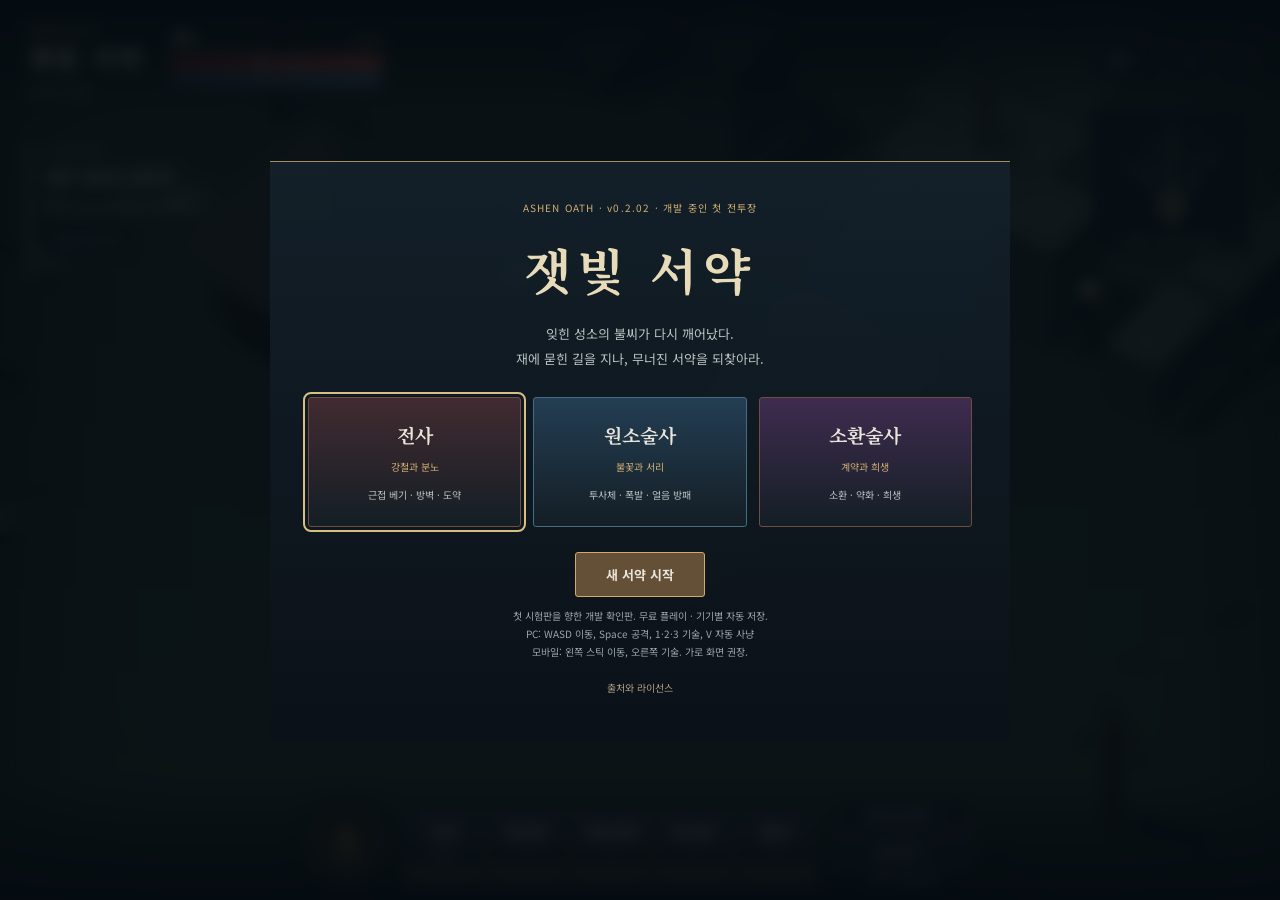
==== index.html @ 2b495f79 "Deploy verified v0.2.02 warrior passive choices Updated the start screen and panel overlay for versi" ====
<!doctype html>
<html lang="ko"><head><meta charset="utf-8"><meta name="viewport" content="width=device-width,initial-scale=1,maximum-scale=1,user-scalable=no,viewport-fit=cover"><meta name="theme-color" content="#0b1115"><title>잿빛 서약 · Ashen Oath</title><link rel="stylesheet" href="./2-style.css"><script type="importmap">{"imports":{"three":"https://cdn.jsdelivr.net/npm/three@0.181.2/build/three.module.js","three/addons/":"https://cdn.jsdelivr.net/npm/three@0.181.2/examples/jsm/"}}</script></head><body><canvas id="world" aria-label="잿빛 서약 게임 화면"></canvas><div id="vignette"></div>
<header><div class="brand"><small>ASHEN OATH</small><b>잿빛 서약</b><span id="area">순례자의 쉼터</span></div><div id="heroStats"><div><b id="classLabel">전사</b><span id="level">Lv.1</span></div><div class="bar hp"><i id="hpFill"></i><span id="hpText">100 / 100</span></div><div class="bar mana"><i id="mpFill"></i><span id="mpText">50 / 50</span></div><div class="xp"><i id="xpFill"></i></div></div><div class="topactions"><button id="gearButton">장비 <kbd>I</kbd></button><button id="pauseButton">Ⅱ</button><button id="helpButton">?</button></div></header>
<aside id="quest"><small>첫 번째 서약</small><b id="questTitle">재의 성문을 열어라</b><span id="questText">폐허의 망령 6마리를 처치하세요.</span><button id="questTrack">목표로 자동 이동</button></aside><div id="mapBox"><canvas id="minimap" width="160" height="126"></canvas><small>북쪽 · 성소의 파수꾼</small></div>
<div id="bossHud" hidden><small>재에 잠긴 성소</small><b>무너진 서약의 파수꾼</b><div class="bar"><i id="bossFill"></i></div></div><div id="toast" role="status"></div><div id="combatText"></div><div id="banner" hidden></div>
<footer><div class="orb"><b id="gold">0</b><small>보유 골드</small></div><div class="skillTray"><button data-skill="0"><strong id="skill0">가르기</strong><kbd>Space</kbd><em></em></button><button data-skill="1"><strong id="skill1">회전 베기</strong><kbd>1</kbd><em></em></button><button data-skill="2"><strong id="skill2">서약의 방벽</strong><kbd>2</kbd><em></em></button><button data-skill="3"><strong id="skill3">도약 강타</strong><kbd>3</kbd><em></em></button><button id="potionButton"><strong>물약 <span id="potions">5</span></strong><kbd>Q</kbd></button></div><div class="autoTray"><button id="autoButton">자동 사냥 꺼짐 <kbd>V</kbd></button><button id="townButton">쉼터 귀환 <kbd>T</kbd></button><small id="stateLabel">수동 · WASD 이동</small></div></footer><div id="joystick"><div></div><span>이동</span></div><button id="lootButton" hidden>전리품 줍기</button>
<div id="loading"><small>ASHEN OATH</small><h1>잿빛 서약</h1><p id="loadText">갑옷을 손질하는 중…</p></div>
<div class="overlay" id="startScreen" hidden><section class="startCard"><small>ASHEN OATH · v0.2.02 · 개발 중인 첫 전투장</small><h1>잿빛 서약</h1><p>잊힌 성소의 불씨가 다시 깨어났다.<br>재에 묻힌 길을 지나, 무너진 서약을 되찾아라.</p><div class="classCards"><button data-class="warrior" class="selected"><b>전사</b><span>강철과 분노</span><p>근접 베기 · 방벽 · 도약</p></button><button data-class="mage"><b>원소술사</b><span>불꽃과 서리</span><p>투사체 · 폭발 · 얼음 방패</p></button><button data-class="summoner"><b>소환술사</b><span>계약과 희생</span><p>소환 · 약화 · 희생</p></button></div><button class="primary" id="startButton">새 서약 시작</button><button id="continueButton" hidden>이전 서약 이어하기</button><p class="fine">첫 시험판을 향한 개발 확인판. 무료 플레이 · 기기별 자동 저장.<br>PC: WASD 이동, Space 공격, 1·2·3 기술, V 자동 사냥<br>모바일: 왼쪽 스틱 이동, 오른쪽 기술. 가로 화면 권장.</p><button id="creditsButton" class="textButton">출처와 라이선스</button></section></div>
<div class="overlay" id="panelOverlay" hidden><section class="panel"><button class="close" id="closePanel">닫기 ×</button><h2 id="panelTitle"></h2><div id="panelContent"></div></section></div><input type="file" id="importFile" accept="application/json" hidden><script type="module" src="./2-ao-game-v0202.js?v=0.2.02-warrior-passives"></script></body></html>
---- 2-style.css ----
@import url('https://fonts.googleapis.com/css2?family=Noto+Sans+KR:wght@400;500;600;700&family=Noto+Serif+KR:wght@500;700&display=swap');
:root{color-scheme:dark;--gold:#d0af73;--ink:#e8e4da;--line:#544b3b;--panel:rgba(12,20,25,.96);font-family:'Noto Sans KR',sans-serif;font-size:13px;color:var(--ink)}*{box-sizing:border-box}body{margin:0;overflow:hidden;background:#0c1218;touch-action:none}button{font:inherit;color:inherit;background:#182128;border:1px solid var(--line);border-radius:3px;padding:9px 13px;cursor:pointer;transition:background .15s}button:hover{background:#303a3d;border-color:var(--gold)}button:disabled{opacity:.35;cursor:not-allowed}button:focus-visible{outline:2px solid #eee3b0;outline-offset:2px}[hidden]{display:none!important}kbd{font:10px monospace;color:#bdbab1;opacity:.7;margin-left:5px}small{color:var(--gold);letter-spacing:.12em;font-size:10px}#world{position:fixed;inset:0;width:100%;height:100%}#vignette{position:fixed;inset:0;pointer-events:none;box-shadow:inset 0 0 160px #0008}header{position:fixed;top:0;left:0;right:0;display:flex;gap:28px;align-items:center;padding:22px 28px;background:linear-gradient(#071016eF,#07101600);pointer-events:none}.brand{display:flex;flex-direction:column;gap:3px}.brand b{font:700 24px 'Noto Serif KR',serif;letter-spacing:.14em}.brand>span{font-size:11px;color:#aaa89b;margin-top:5px}#heroStats{width:210px}#heroStats>div:first-child{display:flex;justify-content:space-between;margin-bottom:8px}#level{color:var(--gold)}.bar{height:15px;position:relative;background:#10171b;border:1px solid #74603f;overflow:hidden;margin-bottom:5px}.bar i{position:absolute;inset:0;background:linear-gradient(90deg,#601d2a,#c44748);transform-origin:left;width:100%}.bar span{position:absolute;inset:0;text-align:center;font:9px/13px monospace;text-shadow:0 1px 2px #000}.mana{height:10px}.mana i{background:linear-gradient(90deg,#183c66,#4684b6)}.mana span{line-height:9px;font-size:8px}.xp{height:3px;background:#20262a}.xp i{height:100%;display:block;background:var(--gold);width:0}.topactions{margin-left:auto;display:flex;gap:8px;pointer-events:auto}.topactions button{background:#0a141dcc}#quest{position:fixed;top:143px;left:28px;width:225px;display:flex;flex-direction:column;gap:8px;padding-left:14px;border-left:2px solid #bc995d}#quest b{font:700 16px 'Noto Serif KR'}#quest>span{color:#c1c4bc;font-size:11px;line-height:1.8}#quest button{align-self:start;font-size:10px;background:#0a141db0;padding:7px 9px}#mapBox{position:fixed;right:28px;top:108px;width:160px;padding:3px;background:#111b22bb;border:1px solid #4d5145}#mapBox small{display:block;text-align:center;font-size:9px;padding:3px 0}#minimap{display:block;width:100%;opacity:.85}#bossHud{position:fixed;top:30px;left:50%;transform:translateX(-50%);text-align:center;width:310px}#bossHud b{font:16px 'Noto Serif KR';display:block;margin:6px}#bossHud .bar{height:10px}.orb{width:78px;height:78px;border:1px solid #a58b54;border-radius:50%;display:flex;justify-content:center;align-items:center;flex-direction:column;background:radial-gradient(#3d301b,#121a21 70%);box-shadow:0 0 20px #000}.orb b{color:#e0bf7d;font-size:18px}.orb small{font-size:8px;letter-spacing:0}footer{position:fixed;bottom:0;left:0;right:0;display:flex;align-items:center;justify-content:center;gap:20px;padding:20px 22px 15px;background:linear-gradient(transparent,#070e16e8);pointer-events:none}.skillTray{display:flex;gap:6px;pointer-events:auto}.skillTray button{position:relative;overflow:hidden;display:flex;flex-direction:column;align-items:center;justify-content:center;width:77px;height:68px;border-bottom:3px solid #b79758;background:linear-gradient(#293039,#10171e);padding:4px}.skillTray strong{font-size:11px;z-index:1}.skillTray kbd{margin:7px 0 0}.skillTray em{position:absolute;bottom:0;left:0;width:100%;height:0;background:#04090bd0;pointer-events:none}.autoTray{display:flex;flex-direction:column;gap:4px;pointer-events:auto}.autoTray button{padding:8px 12px;font-size:10px;min-width:137px}.autoTray small{font-size:9px;letter-spacing:0;text-align:center;color:#b5bbb8}.active{background:#42665b!important;border-color:#b0d4a9!important}#joystick{display:none;position:fixed;bottom:25px;left:30px;width:94px;height:94px;border-radius:50%;border:1px solid #d5c08a55;background:#0b151a66;touch-action:none}#joystick div{position:absolute;width:42px;height:42px;left:25px;top:25px;background:#b8c6c555;border:1px solid #d7d1b077;border-radius:50%;pointer-events:none}#joystick span{position:absolute;width:100%;text-align:center;top:100%;font-size:8px;color:#b2b2a5}#toast{position:fixed;left:50%;bottom:135px;transform:translateX(-50%);padding:10px 20px;background:#091217df;border-top:1px solid #b79c67;color:#ead7ae;max-width:80vw;opacity:0;transition:opacity .2s;pointer-events:none;text-align:center;font-size:12px}#toast.show{opacity:1}#lootButton{position:fixed;right:35%;bottom:135px;background:#3e4021}#combatText{position:fixed;inset:0;pointer-events:none}.float{position:absolute;font:bold 18px Georgia,serif;text-shadow:0 2px 3px #000;animation:float 1s forwards}.float.damage{color:#ffaba0}.float.heal{color:#93dfab}.float.gold{color:#f1d188}@keyframes float{from{opacity:1;translate:-50% 0}to{opacity:0;translate:-50% -65px}}.overlay,#loading{position:fixed;inset:0;background:rgba(5,11,17,.82);backdrop-filter:blur(8px);display:flex;align-items:center;justify-content:center;padding:20px;overflow:auto}.startCard{text-align:center;max-width:740px;width:100%;padding:35px 38px;border-top:1px solid #a68c5e;background:linear-gradient(#14212bea,#0b1118fa)}h1{font:700 49px 'Noto Serif KR',serif;color:#e8dbba;letter-spacing:.12em;margin:18px 0}h2{font:700 25px 'Noto Serif KR';margin:10px 0 24px;color:#e1cca3}p{line-height:1.9;color:#b9c1c0}.classCards{display:grid;grid-template-columns:repeat(3,1fr);gap:12px;margin:25px 0}.classCards button{padding:23px 10px 12px;background:linear-gradient(#412b31,#141e25);border-color:#6f4d44}.classCards button:nth-child(2){background:linear-gradient(#233e53,#141e25);border-color:#446d83}.classCards button:nth-child(3){background:linear-gradient(#3f2c4f,#141e25)}.classCards .selected{outline:2px solid #d7bf83;outline-offset:3px}.classCards b{display:block;font:700 19px 'Noto Serif KR';margin-bottom:8px}.classCards span{font-size:10px;color:var(--gold)}.classCards p{font-size:10px}.primary{background:#635036;border-color:#d0ac67;font-weight:bold;padding:12px 30px}.fine{font-size:10px;color:#9aa6ac;line-height:1.8}.textButton{border:none;background:transparent;font-size:10px;color:#ad9f86}#loading{flex-direction:column;z-index:50;background:#0b1218}#loading h1{font-size:43px}#loading p{font-size:12px}.panel{width:min(760px,100%);max-height:90dvh;overflow:auto;background:var(--panel);padding:30px;border-top:2px solid #b79d6c;box-shadow:0 15px 90px #000}.panel .close{float:right;font-size:11px}.panel h3{font-size:14px;color:var(--gold);margin-top:25px}.statsGrid{display:grid;grid-template-columns:repeat(3,1fr);gap:8px}.stat{padding:12px;background:#202a2f}.stat b{display:block;color:#dbc493;margin-top:4px}.inventory{display:grid;grid-template-columns:repeat(4,1fr);gap:8px}.item{padding:12px;text-align:left;min-height:95px;display:flex;flex-direction:column;gap:6px;background:#17232b}.item b{font-size:12px}.item span{font-size:10px;color:#adb6b4}.item.magic{border-color:#4779b0;color:#9ec8ef}.item.rare{border-color:#b49751;color:#e4cd80}.item.unique{border-color:#b77e3f;color:#e4b17b}.toolbar{display:flex;gap:8px;flex-wrap:wrap;margin:15px 0}.toolbar button{font-size:11px}.equipment{display:grid;grid-template-columns:repeat(3,1fr);gap:6px;margin-bottom:15px}.equipSlot{padding:10px;background:#111c24;border:1px solid #454737;font-size:10px}.equipSlot b{display:block;color:#cdb88e;margin-top:5px}.notice{font-size:11px;padding:10px;border-left:2px solid #bd9e62;background:#26302f}#banner{position:fixed;top:38%;left:50%;transform:translate(-50%,-50%);font:28px 'Noto Serif KR';color:#ead7a5;text-align:center;text-shadow:0 2px 10px #000;pointer-events:none}a{color:#e2c993}#panelContent li{line-height:1.9;margin:7px 0;font-size:12px}
@media(pointer:coarse){#joystick{display:block}.orb{display:none}.skillTray button{width:60px;height:55px}.skillTray kbd{display:none}footer{justify-content:flex-end;padding-left:145px;gap:10px}.autoTray{min-width:110px}.autoTray button{min-width:unset;padding:7px}.skillTray strong{font-size:10px}#lootButton{right:25%;bottom:100px}}@media(max-width:700px){header{padding:12px;gap:15px}.brand b{font-size:17px}.brand small{font-size:8px}.brand>span{font-size:9px}#heroStats{width:145px}.topactions{gap:3px}.topactions button{padding:6px;font-size:10px}.topactions kbd{display:none}#quest{top:110px;left:14px;width:170px;gap:5px}#quest b{font-size:13px}#quest>span{font-size:10px}#mapBox{right:12px;top:98px;width:112px}#bossHud{top:200px;width:240px}#bossHud b{font-size:13px}footer{gap:6px}.skillTray{gap:3px}.skillTray button{width:49px;height:56px;padding:3px}.skillTray strong{font-size:9px}.autoTray button{font-size:9px;padding:5px;min-width:95px}.autoTray small{font-size:8px}#joystick{left:15px;width:84px;height:84px;bottom:30px}#joystick div{left:20px;top:20px}.startCard{padding:22px 15px}.startCard h1{font-size:36px}.classCards{gap:7px}.classCards b{font-size:15px}.classCards button{padding:16px 5px 5px}.classCards p{font-size:8px}.classCards span{font-size:8px}.fine{font-size:9px}.panel{padding:20px}.inventory{grid-template-columns:repeat(3,1fr)}.statsGrid{grid-template-columns:repeat(2,1fr)}}@media(max-width:450px){footer{padding-left:104px;flex-wrap:wrap;justify-content:flex-end;bottom:0}.skillTray{order:2}.skillTray button{width:45px;height:50px}.autoTray{flex-direction:row;flex-wrap:wrap;max-width:235px}.autoTray small{width:100%}#toast{bottom:155px;width:85vw;font-size:10px}.topactions button{font-size:9px;padding:6px 5px}.brand{max-width:90px}header{gap:8px}#heroStats{width:120px}#heroStats b{font-size:11px}.classCards p{display:none}h1{font-size:32px}.equipment{grid-template-columns:repeat(2,1fr)}}@media(max-height:520px){header{padding:8px 15px}.brand b{font-size:17px}#quest{top:90px;left:15px}#mapBox{top:65px;width:112px}#heroStats{width:160px}.brand>span{display:none}footer{padding:7px 13px 8px;gap:10px}.orb{height:60px;width:60px}.skillTray button{height:51px}#joystick{bottom:18px;width:80px;height:80px}#joystick div{left:18px;top:18px}#bossHud{top:9px;width:240px}.startCard{padding:16px 25px}.startCard h1{font-size:32px;margin:10px 0}.startCard>p{font-size:11px;margin:8px}.classCards{margin:12px 0}.classCards button{padding:12px 8px 3px}.classCards b{font-size:15px}.classCards p{margin:5px}.fine{font-size:8px!important}.overlay{padding:12px}.panel{max-height:96dvh}#toast{bottom:100px}#lootButton{bottom:90px}}
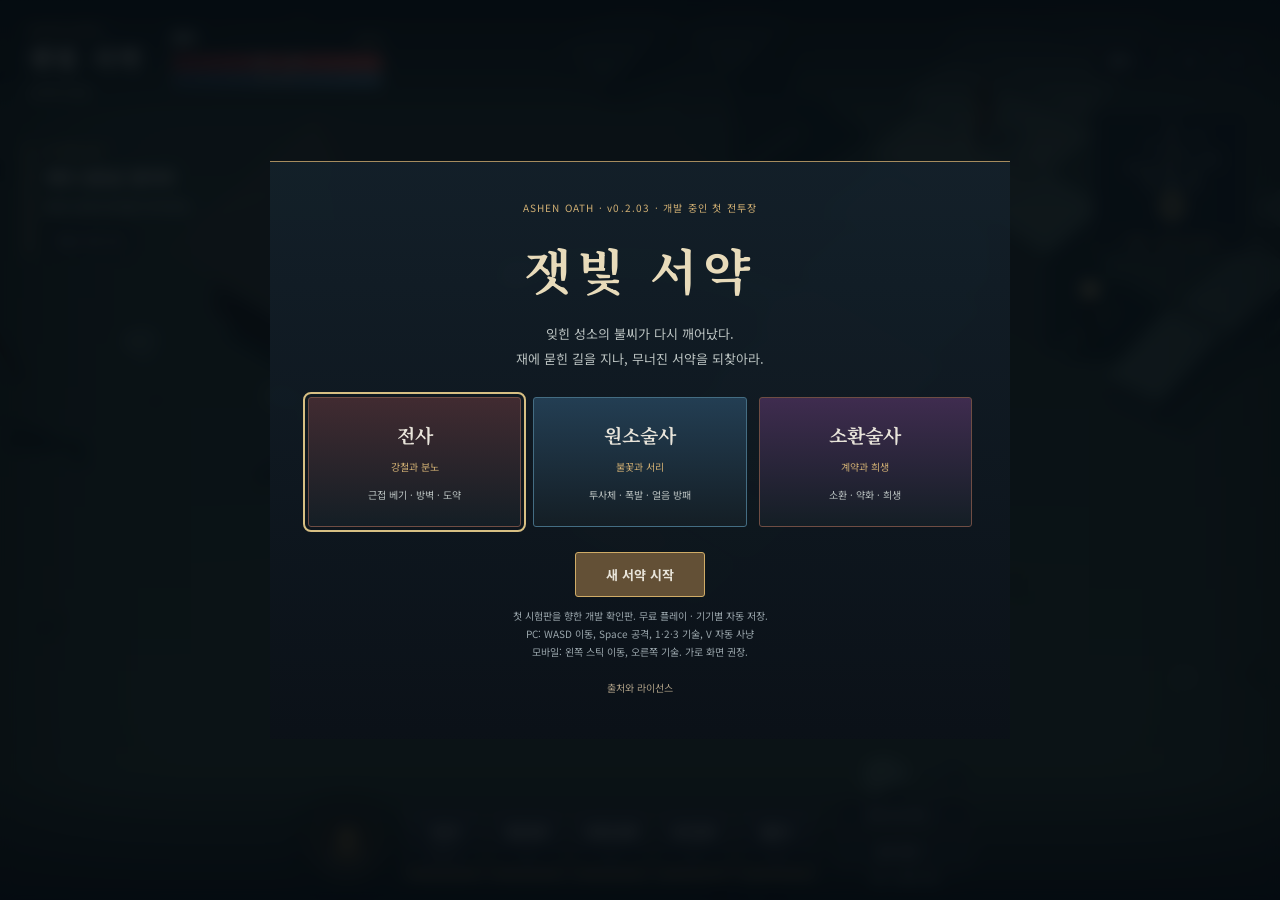
==== commit f12ae195: "Deploy verified v0.2.03 mage passive choices Updated the version of the game in the start screen ove" ====
--- a/index.html
+++ b/index.html
@@ -5,5 +5,5 @@
 <div id="bossHud" hidden><small>재에 잠긴 성소</small><b>무너진 서약의 파수꾼</b><div class="bar"><i id="bossFill"></i></div></div><div id="toast" role="status"></div><div id="combatText"></div><div id="banner" hidden></div>
 <footer><div class="orb"><b id="gold">0</b><small>보유 골드</small></div><div class="skillTray"><button data-skill="0"><strong id="skill0">가르기</strong><kbd>Space</kbd><em></em></button><button data-skill="1"><strong id="skill1">회전 베기</strong><kbd>1</kbd><em></em></button><button data-skill="2"><strong id="skill2">서약의 방벽</strong><kbd>2</kbd><em></em></button><button data-skill="3"><strong id="skill3">도약 강타</strong><kbd>3</kbd><em></em></button><button id="potionButton"><strong>물약 <span id="potions">5</span></strong><kbd>Q</kbd></button></div><div class="autoTray"><button id="autoButton">자동 사냥 꺼짐 <kbd>V</kbd></button><button id="townButton">쉼터 귀환 <kbd>T</kbd></button><small id="stateLabel">수동 · WASD 이동</small></div></footer><div id="joystick"><div></div><span>이동</span></div><button id="lootButton" hidden>전리품 줍기</button>
 <div id="loading"><small>ASHEN OATH</small><h1>잿빛 서약</h1><p id="loadText">갑옷을 손질하는 중…</p></div>
-<div class="overlay" id="startScreen" hidden><section class="startCard"><small>ASHEN OATH · v0.2.02 · 개발 중인 첫 전투장</small><h1>잿빛 서약</h1><p>잊힌 성소의 불씨가 다시 깨어났다.<br>재에 묻힌 길을 지나, 무너진 서약을 되찾아라.</p><div class="classCards"><button data-class="warrior" class="selected"><b>전사</b><span>강철과 분노</span><p>근접 베기 · 방벽 · 도약</p></button><button data-class="mage"><b>원소술사</b><span>불꽃과 서리</span><p>투사체 · 폭발 · 얼음 방패</p></button><button data-class="summoner"><b>소환술사</b><span>계약과 희생</span><p>소환 · 약화 · 희생</p></button></div><button class="primary" id="startButton">새 서약 시작</button><button id="continueButton" hidden>이전 서약 이어하기</button><p class="fine">첫 시험판을 향한 개발 확인판. 무료 플레이 · 기기별 자동 저장.<br>PC: WASD 이동, Space 공격, 1·2·3 기술, V 자동 사냥<br>모바일: 왼쪽 스틱 이동, 오른쪽 기술. 가로 화면 권장.</p><button id="creditsButton" class="textButton">출처와 라이선스</button></section></div>
-<div class="overlay" id="panelOverlay" hidden><section class="panel"><button class="close" id="closePanel">닫기 ×</button><h2 id="panelTitle"></h2><div id="panelContent"></div></section></div><input type="file" id="importFile" accept="application/json" hidden><script type="module" src="./2-ao-game-v0202.js?v=0.2.02-warrior-passives"></script></body></html>
+<div class="overlay" id="startScreen" hidden><section class="startCard"><small>ASHEN OATH · v0.2.03 · 개발 중인 첫 전투장</small><h1>잿빛 서약</h1><p>잊힌 성소의 불씨가 다시 깨어났다.<br>재에 묻힌 길을 지나, 무너진 서약을 되찾아라.</p><div class="classCards"><button data-class="warrior" class="selected"><b>전사</b><span>강철과 분노</span><p>근접 베기 · 방벽 · 도약</p></button><button data-class="mage"><b>원소술사</b><span>불꽃과 서리</span><p>투사체 · 폭발 · 얼음 방패</p></button><button data-class="summoner"><b>소환술사</b><span>계약과 희생</span><p>소환 · 약화 · 희생</p></button></div><button class="primary" id="startButton">새 서약 시작</button><button id="continueButton" hidden>이전 서약 이어하기</button><p class="fine">첫 시험판을 향한 개발 확인판. 무료 플레이 · 기기별 자동 저장.<br>PC: WASD 이동, Space 공격, 1·2·3 기술, V 자동 사냥<br>모바일: 왼쪽 스틱 이동, 오른쪽 기술. 가로 화면 권장.</p><button id="creditsButton" class="textButton">출처와 라이선스</button></section></div>
+<div class="overlay" id="panelOverlay" hidden><section class="panel"><button class="close" id="closePanel">닫기 ×</button><h2 id="panelTitle"></h2><div id="panelContent"></div></section></div><input type="file" id="importFile" accept="application/json" hidden><script type="module" src="./2-ao-game-v0203.js?v=0.2.03-mage-passives"></script></body></html>
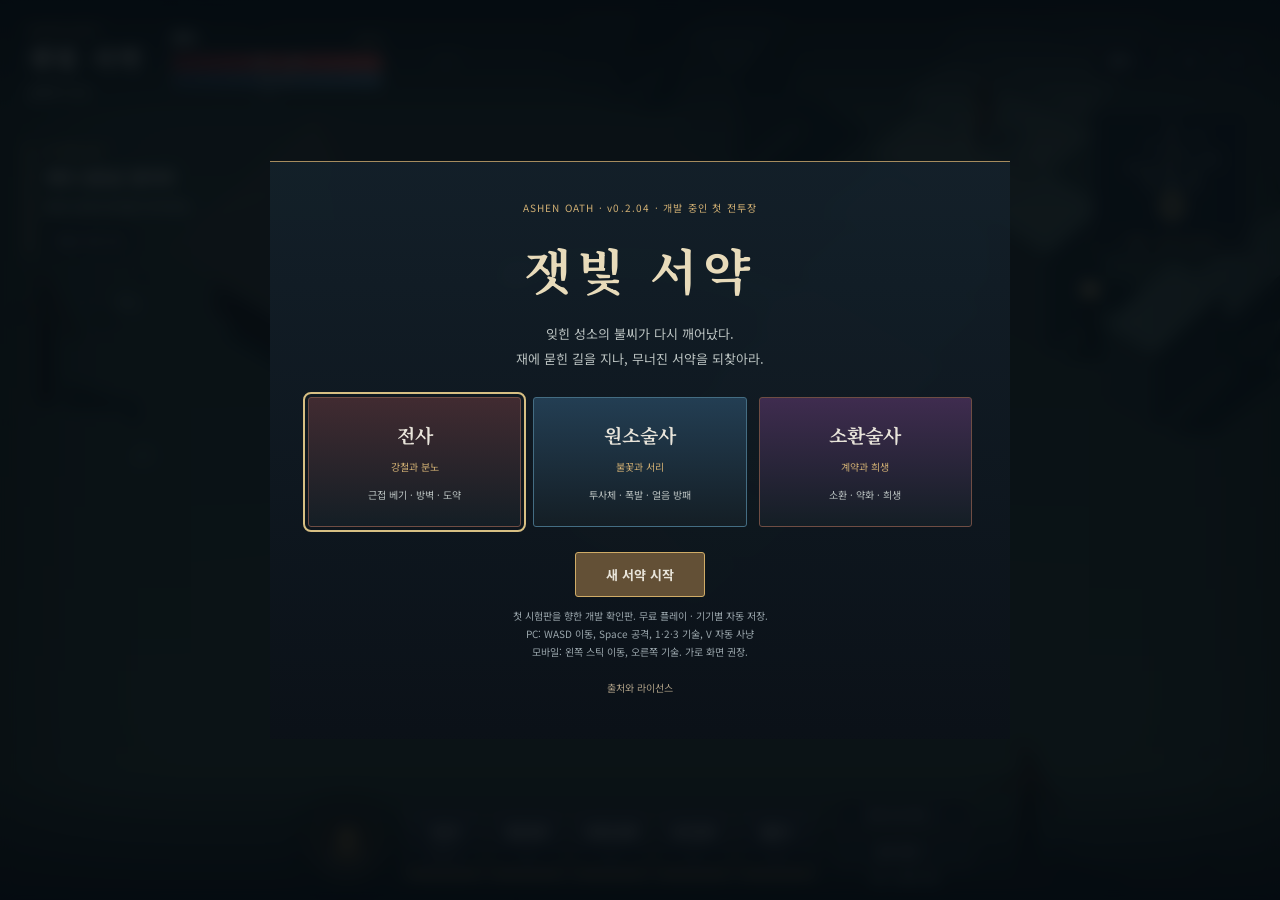
==== commit 491683ac: "Publish verified summoner passive runtime v0.2.04 Updated the start screen and panel overlay for ver" ====
--- a/index.html
+++ b/index.html
@@ -5,5 +5,5 @@
 <div id="bossHud" hidden><small>재에 잠긴 성소</small><b>무너진 서약의 파수꾼</b><div class="bar"><i id="bossFill"></i></div></div><div id="toast" role="status"></div><div id="combatText"></div><div id="banner" hidden></div>
 <footer><div class="orb"><b id="gold">0</b><small>보유 골드</small></div><div class="skillTray"><button data-skill="0"><strong id="skill0">가르기</strong><kbd>Space</kbd><em></em></button><button data-skill="1"><strong id="skill1">회전 베기</strong><kbd>1</kbd><em></em></button><button data-skill="2"><strong id="skill2">서약의 방벽</strong><kbd>2</kbd><em></em></button><button data-skill="3"><strong id="skill3">도약 강타</strong><kbd>3</kbd><em></em></button><button id="potionButton"><strong>물약 <span id="potions">5</span></strong><kbd>Q</kbd></button></div><div class="autoTray"><button id="autoButton">자동 사냥 꺼짐 <kbd>V</kbd></button><button id="townButton">쉼터 귀환 <kbd>T</kbd></button><small id="stateLabel">수동 · WASD 이동</small></div></footer><div id="joystick"><div></div><span>이동</span></div><button id="lootButton" hidden>전리품 줍기</button>
 <div id="loading"><small>ASHEN OATH</small><h1>잿빛 서약</h1><p id="loadText">갑옷을 손질하는 중…</p></div>
-<div class="overlay" id="startScreen" hidden><section class="startCard"><small>ASHEN OATH · v0.2.03 · 개발 중인 첫 전투장</small><h1>잿빛 서약</h1><p>잊힌 성소의 불씨가 다시 깨어났다.<br>재에 묻힌 길을 지나, 무너진 서약을 되찾아라.</p><div class="classCards"><button data-class="warrior" class="selected"><b>전사</b><span>강철과 분노</span><p>근접 베기 · 방벽 · 도약</p></button><button data-class="mage"><b>원소술사</b><span>불꽃과 서리</span><p>투사체 · 폭발 · 얼음 방패</p></button><button data-class="summoner"><b>소환술사</b><span>계약과 희생</span><p>소환 · 약화 · 희생</p></button></div><button class="primary" id="startButton">새 서약 시작</button><button id="continueButton" hidden>이전 서약 이어하기</button><p class="fine">첫 시험판을 향한 개발 확인판. 무료 플레이 · 기기별 자동 저장.<br>PC: WASD 이동, Space 공격, 1·2·3 기술, V 자동 사냥<br>모바일: 왼쪽 스틱 이동, 오른쪽 기술. 가로 화면 권장.</p><button id="creditsButton" class="textButton">출처와 라이선스</button></section></div>
-<div class="overlay" id="panelOverlay" hidden><section class="panel"><button class="close" id="closePanel">닫기 ×</button><h2 id="panelTitle"></h2><div id="panelContent"></div></section></div><input type="file" id="importFile" accept="application/json" hidden><script type="module" src="./2-ao-game-v0203.js?v=0.2.03-mage-passives"></script></body></html>
+<div class="overlay" id="startScreen" hidden><section class="startCard"><small>ASHEN OATH · v0.2.04 · 개발 중인 첫 전투장</small><h1>잿빛 서약</h1><p>잊힌 성소의 불씨가 다시 깨어났다.<br>재에 묻힌 길을 지나, 무너진 서약을 되찾아라.</p><div class="classCards"><button data-class="warrior" class="selected"><b>전사</b><span>강철과 분노</span><p>근접 베기 · 방벽 · 도약</p></button><button data-class="mage"><b>원소술사</b><span>불꽃과 서리</span><p>투사체 · 폭발 · 얼음 방패</p></button><button data-class="summoner"><b>소환술사</b><span>계약과 희생</span><p>소환 · 약화 · 희생</p></button></div><button class="primary" id="startButton">새 서약 시작</button><button id="continueButton" hidden>이전 서약 이어하기</button><p class="fine">첫 시험판을 향한 개발 확인판. 무료 플레이 · 기기별 자동 저장.<br>PC: WASD 이동, Space 공격, 1·2·3 기술, V 자동 사냥<br>모바일: 왼쪽 스틱 이동, 오른쪽 기술. 가로 화면 권장.</p><button id="creditsButton" class="textButton">출처와 라이선스</button></section></div>
+<div class="overlay" id="panelOverlay" hidden><section class="panel"><button class="close" id="closePanel">닫기 ×</button><h2 id="panelTitle"></h2><div id="panelContent"></div></section></div><input type="file" id="importFile" accept="application/json" hidden><script type="module" src="./1-ao-game-v0204.js?v=0.2.04-summoner-passives"></script></body></html>
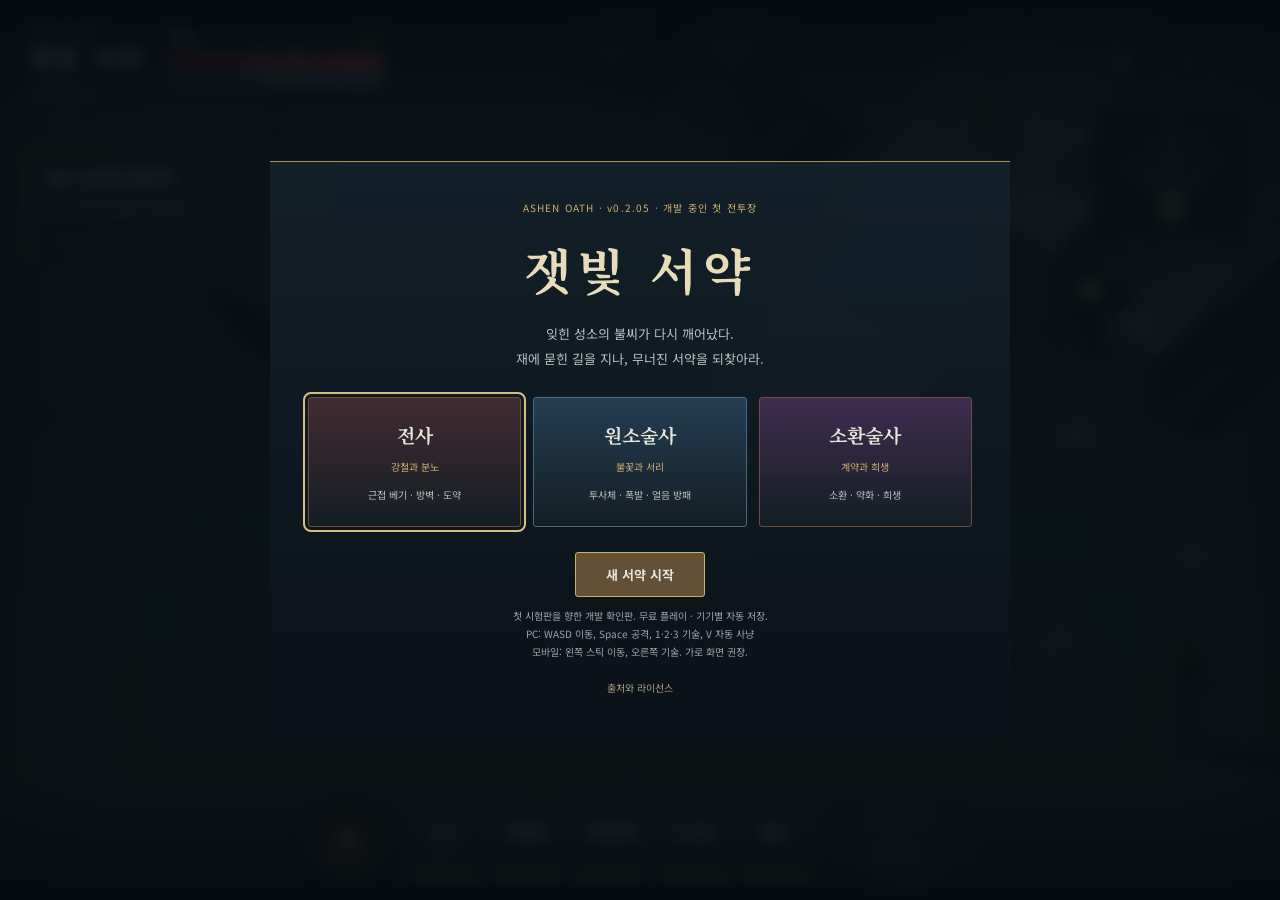
==== commit 4c28c839: "Publish verified first equipment set v0.2.05 Updated version information and script source for the g" ====
--- a/index.html
+++ b/index.html
@@ -5,5 +5,5 @@
 <div id="bossHud" hidden><small>재에 잠긴 성소</small><b>무너진 서약의 파수꾼</b><div class="bar"><i id="bossFill"></i></div></div><div id="toast" role="status"></div><div id="combatText"></div><div id="banner" hidden></div>
 <footer><div class="orb"><b id="gold">0</b><small>보유 골드</small></div><div class="skillTray"><button data-skill="0"><strong id="skill0">가르기</strong><kbd>Space</kbd><em></em></button><button data-skill="1"><strong id="skill1">회전 베기</strong><kbd>1</kbd><em></em></button><button data-skill="2"><strong id="skill2">서약의 방벽</strong><kbd>2</kbd><em></em></button><button data-skill="3"><strong id="skill3">도약 강타</strong><kbd>3</kbd><em></em></button><button id="potionButton"><strong>물약 <span id="potions">5</span></strong><kbd>Q</kbd></button></div><div class="autoTray"><button id="autoButton">자동 사냥 꺼짐 <kbd>V</kbd></button><button id="townButton">쉼터 귀환 <kbd>T</kbd></button><small id="stateLabel">수동 · WASD 이동</small></div></footer><div id="joystick"><div></div><span>이동</span></div><button id="lootButton" hidden>전리품 줍기</button>
 <div id="loading"><small>ASHEN OATH</small><h1>잿빛 서약</h1><p id="loadText">갑옷을 손질하는 중…</p></div>
-<div class="overlay" id="startScreen" hidden><section class="startCard"><small>ASHEN OATH · v0.2.04 · 개발 중인 첫 전투장</small><h1>잿빛 서약</h1><p>잊힌 성소의 불씨가 다시 깨어났다.<br>재에 묻힌 길을 지나, 무너진 서약을 되찾아라.</p><div class="classCards"><button data-class="warrior" class="selected"><b>전사</b><span>강철과 분노</span><p>근접 베기 · 방벽 · 도약</p></button><button data-class="mage"><b>원소술사</b><span>불꽃과 서리</span><p>투사체 · 폭발 · 얼음 방패</p></button><button data-class="summoner"><b>소환술사</b><span>계약과 희생</span><p>소환 · 약화 · 희생</p></button></div><button class="primary" id="startButton">새 서약 시작</button><button id="continueButton" hidden>이전 서약 이어하기</button><p class="fine">첫 시험판을 향한 개발 확인판. 무료 플레이 · 기기별 자동 저장.<br>PC: WASD 이동, Space 공격, 1·2·3 기술, V 자동 사냥<br>모바일: 왼쪽 스틱 이동, 오른쪽 기술. 가로 화면 권장.</p><button id="creditsButton" class="textButton">출처와 라이선스</button></section></div>
-<div class="overlay" id="panelOverlay" hidden><section class="panel"><button class="close" id="closePanel">닫기 ×</button><h2 id="panelTitle"></h2><div id="panelContent"></div></section></div><input type="file" id="importFile" accept="application/json" hidden><script type="module" src="./1-ao-game-v0204.js?v=0.2.04-summoner-passives"></script></body></html>
+<div class="overlay" id="startScreen" hidden><section class="startCard"><small>ASHEN OATH · v0.2.05 · 개발 중인 첫 전투장</small><h1>잿빛 서약</h1><p>잊힌 성소의 불씨가 다시 깨어났다.<br>재에 묻힌 길을 지나, 무너진 서약을 되찾아라.</p><div class="classCards"><button data-class="warrior" class="selected"><b>전사</b><span>강철과 분노</span><p>근접 베기 · 방벽 · 도약</p></button><button data-class="mage"><b>원소술사</b><span>불꽃과 서리</span><p>투사체 · 폭발 · 얼음 방패</p></button><button data-class="summoner"><b>소환술사</b><span>계약과 희생</span><p>소환 · 약화 · 희생</p></button></div><button class="primary" id="startButton">새 서약 시작</button><button id="continueButton" hidden>이전 서약 이어하기</button><p class="fine">첫 시험판을 향한 개발 확인판. 무료 플레이 · 기기별 자동 저장.<br>PC: WASD 이동, Space 공격, 1·2·3 기술, V 자동 사냥<br>모바일: 왼쪽 스틱 이동, 오른쪽 기술. 가로 화면 권장.</p><button id="creditsButton" class="textButton">출처와 라이선스</button></section></div>
+<div class="overlay" id="panelOverlay" hidden><section class="panel"><button class="close" id="closePanel">닫기 ×</button><h2 id="panelTitle"></h2><div id="panelContent"></div></section></div><input type="file" id="importFile" accept="application/json" hidden><script type="module" src="./1-ao-game-v0205.js?v=0.2.05-ash-road-set"></script></body></html>
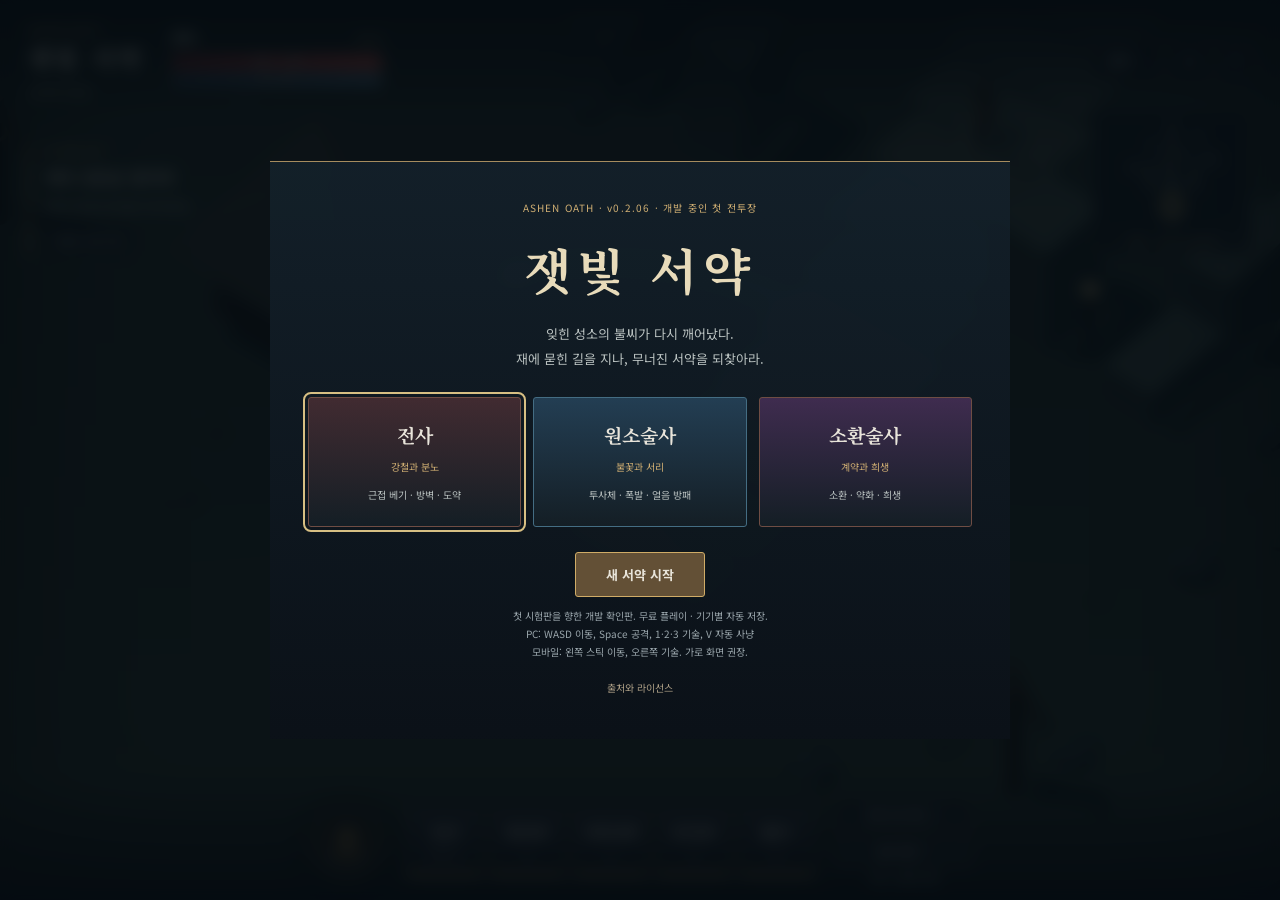
==== commit 7923802f: "Publish verified summon separation recovery v0.2.06 Updated version information and script reference" ====
--- a/index.html
+++ b/index.html
@@ -5,5 +5,5 @@
 <div id="bossHud" hidden><small>재에 잠긴 성소</small><b>무너진 서약의 파수꾼</b><div class="bar"><i id="bossFill"></i></div></div><div id="toast" role="status"></div><div id="combatText"></div><div id="banner" hidden></div>
 <footer><div class="orb"><b id="gold">0</b><small>보유 골드</small></div><div class="skillTray"><button data-skill="0"><strong id="skill0">가르기</strong><kbd>Space</kbd><em></em></button><button data-skill="1"><strong id="skill1">회전 베기</strong><kbd>1</kbd><em></em></button><button data-skill="2"><strong id="skill2">서약의 방벽</strong><kbd>2</kbd><em></em></button><button data-skill="3"><strong id="skill3">도약 강타</strong><kbd>3</kbd><em></em></button><button id="potionButton"><strong>물약 <span id="potions">5</span></strong><kbd>Q</kbd></button></div><div class="autoTray"><button id="autoButton">자동 사냥 꺼짐 <kbd>V</kbd></button><button id="townButton">쉼터 귀환 <kbd>T</kbd></button><small id="stateLabel">수동 · WASD 이동</small></div></footer><div id="joystick"><div></div><span>이동</span></div><button id="lootButton" hidden>전리품 줍기</button>
 <div id="loading"><small>ASHEN OATH</small><h1>잿빛 서약</h1><p id="loadText">갑옷을 손질하는 중…</p></div>
-<div class="overlay" id="startScreen" hidden><section class="startCard"><small>ASHEN OATH · v0.2.05 · 개발 중인 첫 전투장</small><h1>잿빛 서약</h1><p>잊힌 성소의 불씨가 다시 깨어났다.<br>재에 묻힌 길을 지나, 무너진 서약을 되찾아라.</p><div class="classCards"><button data-class="warrior" class="selected"><b>전사</b><span>강철과 분노</span><p>근접 베기 · 방벽 · 도약</p></button><button data-class="mage"><b>원소술사</b><span>불꽃과 서리</span><p>투사체 · 폭발 · 얼음 방패</p></button><button data-class="summoner"><b>소환술사</b><span>계약과 희생</span><p>소환 · 약화 · 희생</p></button></div><button class="primary" id="startButton">새 서약 시작</button><button id="continueButton" hidden>이전 서약 이어하기</button><p class="fine">첫 시험판을 향한 개발 확인판. 무료 플레이 · 기기별 자동 저장.<br>PC: WASD 이동, Space 공격, 1·2·3 기술, V 자동 사냥<br>모바일: 왼쪽 스틱 이동, 오른쪽 기술. 가로 화면 권장.</p><button id="creditsButton" class="textButton">출처와 라이선스</button></section></div>
-<div class="overlay" id="panelOverlay" hidden><section class="panel"><button class="close" id="closePanel">닫기 ×</button><h2 id="panelTitle"></h2><div id="panelContent"></div></section></div><input type="file" id="importFile" accept="application/json" hidden><script type="module" src="./1-ao-game-v0205.js?v=0.2.05-ash-road-set"></script></body></html>
+<div class="overlay" id="startScreen" hidden><section class="startCard"><small>ASHEN OATH · v0.2.06 · 개발 중인 첫 전투장</small><h1>잿빛 서약</h1><p>잊힌 성소의 불씨가 다시 깨어났다.<br>재에 묻힌 길을 지나, 무너진 서약을 되찾아라.</p><div class="classCards"><button data-class="warrior" class="selected"><b>전사</b><span>강철과 분노</span><p>근접 베기 · 방벽 · 도약</p></button><button data-class="mage"><b>원소술사</b><span>불꽃과 서리</span><p>투사체 · 폭발 · 얼음 방패</p></button><button data-class="summoner"><b>소환술사</b><span>계약과 희생</span><p>소환 · 약화 · 희생</p></button></div><button class="primary" id="startButton">새 서약 시작</button><button id="continueButton" hidden>이전 서약 이어하기</button><p class="fine">첫 시험판을 향한 개발 확인판. 무료 플레이 · 기기별 자동 저장.<br>PC: WASD 이동, Space 공격, 1·2·3 기술, V 자동 사냥<br>모바일: 왼쪽 스틱 이동, 오른쪽 기술. 가로 화면 권장.</p><button id="creditsButton" class="textButton">출처와 라이선스</button></section></div>
+<div class="overlay" id="panelOverlay" hidden><section class="panel"><button class="close" id="closePanel">닫기 ×</button><h2 id="panelTitle"></h2><div id="panelContent"></div></section></div><input type="file" id="importFile" accept="application/json" hidden><script type="module" src="./1-ao-game-v0206.js?v=0.2.06-summon-unstuck"></script></body></html>
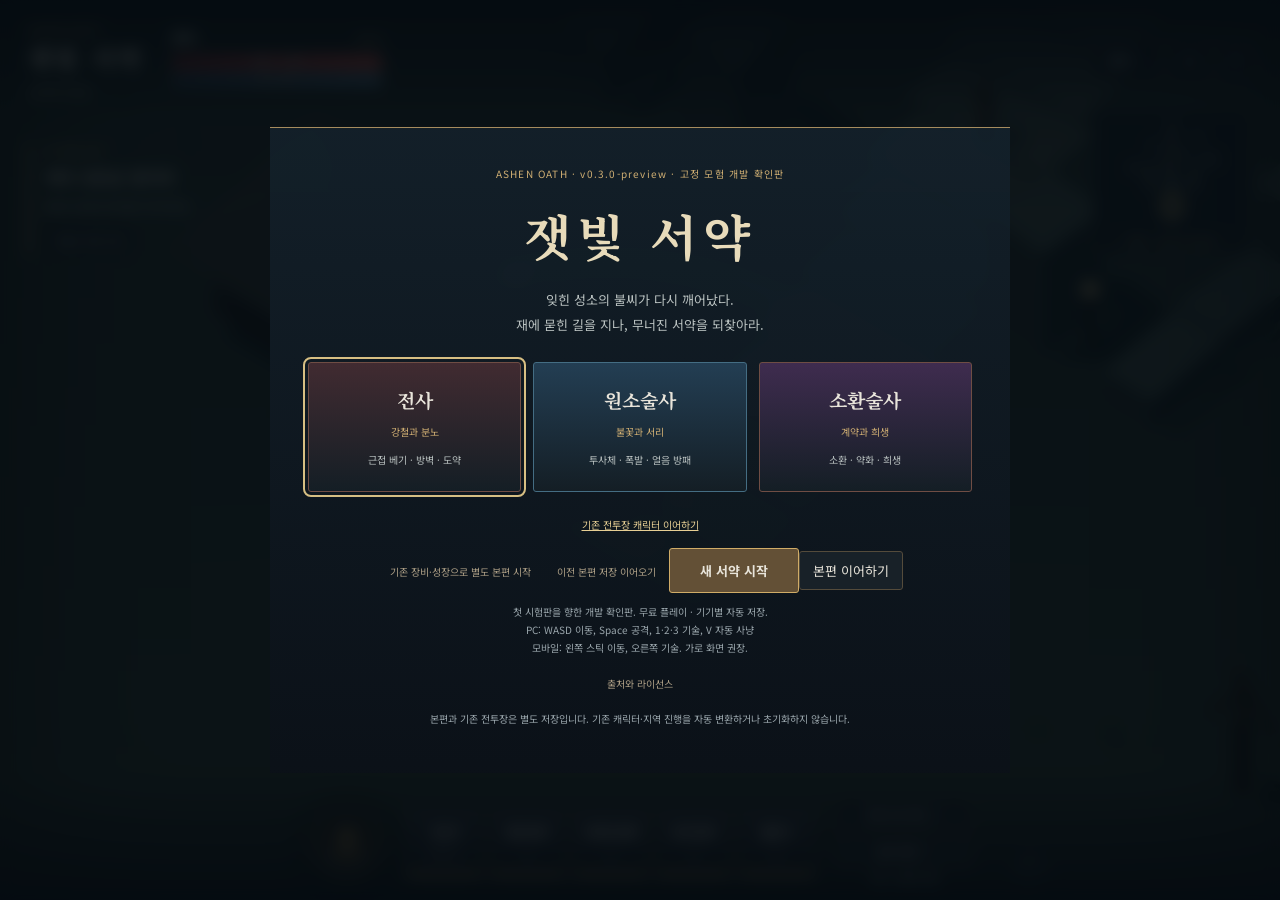
==== commit f6783db3: "Open fixed-adventure preview with separate legacy save access Use the verified staged runtime and as" ====
--- a/index.html
+++ b/index.html
@@ -5,5 +5,5 @@
 <div id="bossHud" hidden><small>재에 잠긴 성소</small><b>무너진 서약의 파수꾼</b><div class="bar"><i id="bossFill"></i></div></div><div id="toast" role="status"></div><div id="combatText"></div><div id="banner" hidden></div>
 <footer><div class="orb"><b id="gold">0</b><small>보유 골드</small></div><div class="skillTray"><button data-skill="0"><strong id="skill0">가르기</strong><kbd>Space</kbd><em></em></button><button data-skill="1"><strong id="skill1">회전 베기</strong><kbd>1</kbd><em></em></button><button data-skill="2"><strong id="skill2">서약의 방벽</strong><kbd>2</kbd><em></em></button><button data-skill="3"><strong id="skill3">도약 강타</strong><kbd>3</kbd><em></em></button><button id="potionButton"><strong>물약 <span id="potions">5</span></strong><kbd>Q</kbd></button></div><div class="autoTray"><button id="autoButton">자동 사냥 꺼짐 <kbd>V</kbd></button><button id="townButton">쉼터 귀환 <kbd>T</kbd></button><small id="stateLabel">수동 · WASD 이동</small></div></footer><div id="joystick"><div></div><span>이동</span></div><button id="lootButton" hidden>전리품 줍기</button>
 <div id="loading"><small>ASHEN OATH</small><h1>잿빛 서약</h1><p id="loadText">갑옷을 손질하는 중…</p></div>
-<div class="overlay" id="startScreen" hidden><section class="startCard"><small>ASHEN OATH · v0.2.06 · 개발 중인 첫 전투장</small><h1>잿빛 서약</h1><p>잊힌 성소의 불씨가 다시 깨어났다.<br>재에 묻힌 길을 지나, 무너진 서약을 되찾아라.</p><div class="classCards"><button data-class="warrior" class="selected"><b>전사</b><span>강철과 분노</span><p>근접 베기 · 방벽 · 도약</p></button><button data-class="mage"><b>원소술사</b><span>불꽃과 서리</span><p>투사체 · 폭발 · 얼음 방패</p></button><button data-class="summoner"><b>소환술사</b><span>계약과 희생</span><p>소환 · 약화 · 희생</p></button></div><button class="primary" id="startButton">새 서약 시작</button><button id="continueButton" hidden>이전 서약 이어하기</button><p class="fine">첫 시험판을 향한 개발 확인판. 무료 플레이 · 기기별 자동 저장.<br>PC: WASD 이동, Space 공격, 1·2·3 기술, V 자동 사냥<br>모바일: 왼쪽 스틱 이동, 오른쪽 기술. 가로 화면 권장.</p><button id="creditsButton" class="textButton">출처와 라이선스</button></section></div>
-<div class="overlay" id="panelOverlay" hidden><section class="panel"><button class="close" id="closePanel">닫기 ×</button><h2 id="panelTitle"></h2><div id="panelContent"></div></section></div><input type="file" id="importFile" accept="application/json" hidden><script type="module" src="./1-ao-game-v0206.js?v=0.2.06-summon-unstuck"></script></body></html>
+<div class="overlay" id="startScreen" hidden><section class="startCard"><small>ASHEN OATH · v0.3.0-preview · 고정 모험 개발 확인판</small><h1>잿빛 서약</h1><p>잊힌 성소의 불씨가 다시 깨어났다.<br>재에 묻힌 길을 지나, 무너진 서약을 되찾아라.</p><div class="classCards"><button data-class="warrior" class="selected"><b>전사</b><span>강철과 분노</span><p>근접 베기 · 방벽 · 도약</p></button><button data-class="mage"><b>원소술사</b><span>불꽃과 서리</span><p>투사체 · 폭발 · 얼음 방패</p></button><button data-class="summoner"><b>소환술사</b><span>계약과 희생</span><p>소환 · 약화 · 희생</p></button></div><button class="primary" id="startButton">새 서약 시작</button><button id="continueButton" hidden>이전 서약 이어하기</button><p class="fine">첫 시험판을 향한 개발 확인판. 무료 플레이 · 기기별 자동 저장.<br>PC: WASD 이동, Space 공격, 1·2·3 기술, V 자동 사냥<br>모바일: 왼쪽 스틱 이동, 오른쪽 기술. 가로 화면 권장.</p><button id="creditsButton" class="textButton">출처와 라이선스</button></section></div>
+<div class="overlay" id="panelOverlay" hidden><section class="panel"><button class="close" id="closePanel">닫기 ×</button><h2 id="panelTitle"></h2><div id="panelContent"></div></section></div><input type="file" id="importFile" accept="application/json" hidden><script type="module" src="./23-campaign-v030-preview-final.js"></script></body></html>
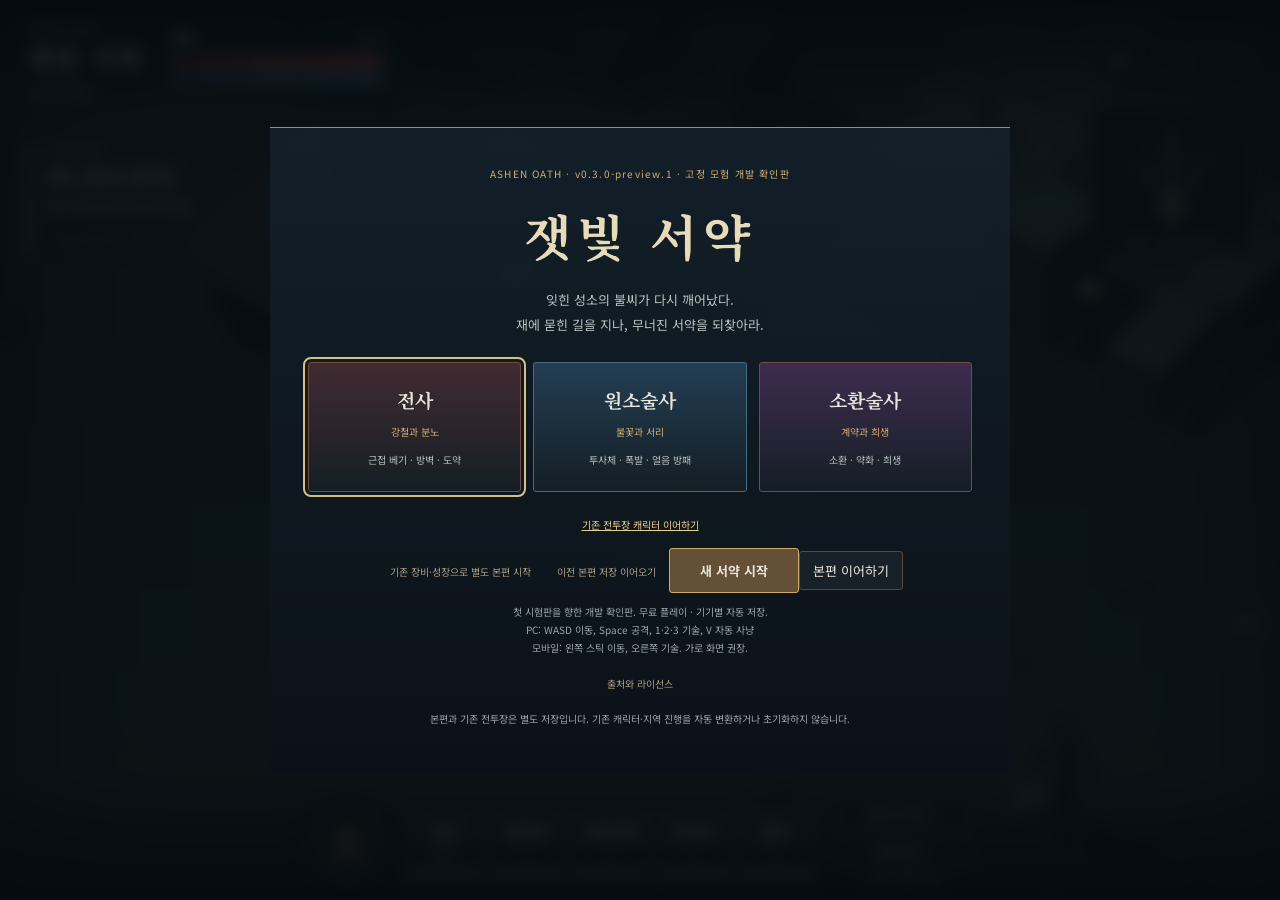
==== commit ac8e88da: "Enable mobile interaction hotfix without changing saves Updated version information and script refer" ====
--- a/index.html
+++ b/index.html
@@ -5,5 +5,5 @@
 <div id="bossHud" hidden><small>재에 잠긴 성소</small><b>무너진 서약의 파수꾼</b><div class="bar"><i id="bossFill"></i></div></div><div id="toast" role="status"></div><div id="combatText"></div><div id="banner" hidden></div>
 <footer><div class="orb"><b id="gold">0</b><small>보유 골드</small></div><div class="skillTray"><button data-skill="0"><strong id="skill0">가르기</strong><kbd>Space</kbd><em></em></button><button data-skill="1"><strong id="skill1">회전 베기</strong><kbd>1</kbd><em></em></button><button data-skill="2"><strong id="skill2">서약의 방벽</strong><kbd>2</kbd><em></em></button><button data-skill="3"><strong id="skill3">도약 강타</strong><kbd>3</kbd><em></em></button><button id="potionButton"><strong>물약 <span id="potions">5</span></strong><kbd>Q</kbd></button></div><div class="autoTray"><button id="autoButton">자동 사냥 꺼짐 <kbd>V</kbd></button><button id="townButton">쉼터 귀환 <kbd>T</kbd></button><small id="stateLabel">수동 · WASD 이동</small></div></footer><div id="joystick"><div></div><span>이동</span></div><button id="lootButton" hidden>전리품 줍기</button>
 <div id="loading"><small>ASHEN OATH</small><h1>잿빛 서약</h1><p id="loadText">갑옷을 손질하는 중…</p></div>
-<div class="overlay" id="startScreen" hidden><section class="startCard"><small>ASHEN OATH · v0.3.0-preview · 고정 모험 개발 확인판</small><h1>잿빛 서약</h1><p>잊힌 성소의 불씨가 다시 깨어났다.<br>재에 묻힌 길을 지나, 무너진 서약을 되찾아라.</p><div class="classCards"><button data-class="warrior" class="selected"><b>전사</b><span>강철과 분노</span><p>근접 베기 · 방벽 · 도약</p></button><button data-class="mage"><b>원소술사</b><span>불꽃과 서리</span><p>투사체 · 폭발 · 얼음 방패</p></button><button data-class="summoner"><b>소환술사</b><span>계약과 희생</span><p>소환 · 약화 · 희생</p></button></div><button class="primary" id="startButton">새 서약 시작</button><button id="continueButton" hidden>이전 서약 이어하기</button><p class="fine">첫 시험판을 향한 개발 확인판. 무료 플레이 · 기기별 자동 저장.<br>PC: WASD 이동, Space 공격, 1·2·3 기술, V 자동 사냥<br>모바일: 왼쪽 스틱 이동, 오른쪽 기술. 가로 화면 권장.</p><button id="creditsButton" class="textButton">출처와 라이선스</button></section></div>
-<div class="overlay" id="panelOverlay" hidden><section class="panel"><button class="close" id="closePanel">닫기 ×</button><h2 id="panelTitle"></h2><div id="panelContent"></div></section></div><input type="file" id="importFile" accept="application/json" hidden><script type="module" src="./23-campaign-v030-preview-final.js"></script></body></html>
+<div class="overlay" id="startScreen" hidden><section class="startCard"><small>ASHEN OATH · v0.3.0-preview.1 · 고정 모험 개발 확인판</small><h1>잿빛 서약</h1><p>잊힌 성소의 불씨가 다시 깨어났다.<br>재에 묻힌 길을 지나, 무너진 서약을 되찾아라.</p><div class="classCards"><button data-class="warrior" class="selected"><b>전사</b><span>강철과 분노</span><p>근접 베기 · 방벽 · 도약</p></button><button data-class="mage"><b>원소술사</b><span>불꽃과 서리</span><p>투사체 · 폭발 · 얼음 방패</p></button><button data-class="summoner"><b>소환술사</b><span>계약과 희생</span><p>소환 · 약화 · 희생</p></button></div><button class="primary" id="startButton">새 서약 시작</button><button id="continueButton" hidden>이전 서약 이어하기</button><p class="fine">첫 시험판을 향한 개발 확인판. 무료 플레이 · 기기별 자동 저장.<br>PC: WASD 이동, Space 공격, 1·2·3 기술, V 자동 사냥<br>모바일: 왼쪽 스틱 이동, 오른쪽 기술. 가로 화면 권장.</p><button id="creditsButton" class="textButton">출처와 라이선스</button></section></div>
+<div class="overlay" id="panelOverlay" hidden><section class="panel"><button class="close" id="closePanel">닫기 ×</button><h2 id="panelTitle"></h2><div id="panelContent"></div></section></div><input type="file" id="importFile" accept="application/json" hidden><script type="module" src="./1-23-campaign-v030-preview-final.js?v=20261120-mobile355"></script></body></html>
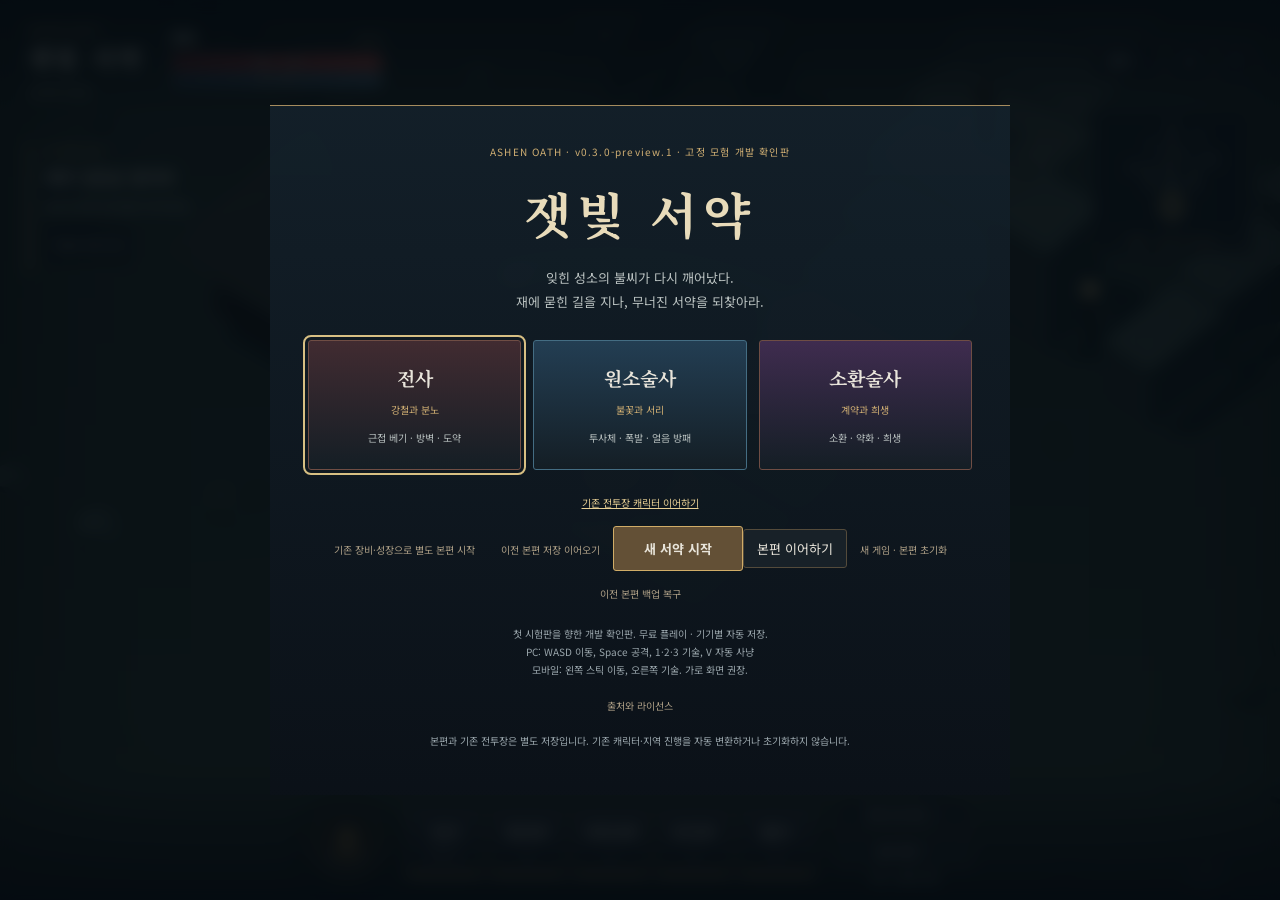
==== commit 91ca0eec: "Publish quest travel and recoverable new game update Added a new overlay panel for displaying additi" ====
--- a/index.html
+++ b/index.html
@@ -6,4 +6,4 @@
 <footer><div class="orb"><b id="gold">0</b><small>보유 골드</small></div><div class="skillTray"><button data-skill="0"><strong id="skill0">가르기</strong><kbd>Space</kbd><em></em></button><button data-skill="1"><strong id="skill1">회전 베기</strong><kbd>1</kbd><em></em></button><button data-skill="2"><strong id="skill2">서약의 방벽</strong><kbd>2</kbd><em></em></button><button data-skill="3"><strong id="skill3">도약 강타</strong><kbd>3</kbd><em></em></button><button id="potionButton"><strong>물약 <span id="potions">5</span></strong><kbd>Q</kbd></button></div><div class="autoTray"><button id="autoButton">자동 사냥 꺼짐 <kbd>V</kbd></button><button id="townButton">쉼터 귀환 <kbd>T</kbd></button><small id="stateLabel">수동 · WASD 이동</small></div></footer><div id="joystick"><div></div><span>이동</span></div><button id="lootButton" hidden>전리품 줍기</button>
 <div id="loading"><small>ASHEN OATH</small><h1>잿빛 서약</h1><p id="loadText">갑옷을 손질하는 중…</p></div>
 <div class="overlay" id="startScreen" hidden><section class="startCard"><small>ASHEN OATH · v0.3.0-preview.1 · 고정 모험 개발 확인판</small><h1>잿빛 서약</h1><p>잊힌 성소의 불씨가 다시 깨어났다.<br>재에 묻힌 길을 지나, 무너진 서약을 되찾아라.</p><div class="classCards"><button data-class="warrior" class="selected"><b>전사</b><span>강철과 분노</span><p>근접 베기 · 방벽 · 도약</p></button><button data-class="mage"><b>원소술사</b><span>불꽃과 서리</span><p>투사체 · 폭발 · 얼음 방패</p></button><button data-class="summoner"><b>소환술사</b><span>계약과 희생</span><p>소환 · 약화 · 희생</p></button></div><button class="primary" id="startButton">새 서약 시작</button><button id="continueButton" hidden>이전 서약 이어하기</button><p class="fine">첫 시험판을 향한 개발 확인판. 무료 플레이 · 기기별 자동 저장.<br>PC: WASD 이동, Space 공격, 1·2·3 기술, V 자동 사냥<br>모바일: 왼쪽 스틱 이동, 오른쪽 기술. 가로 화면 권장.</p><button id="creditsButton" class="textButton">출처와 라이선스</button></section></div>
-<div class="overlay" id="panelOverlay" hidden><section class="panel"><button class="close" id="closePanel">닫기 ×</button><h2 id="panelTitle"></h2><div id="panelContent"></div></section></div><input type="file" id="importFile" accept="application/json" hidden><script type="module" src="./1-23-campaign-v030-preview-final.js?v=20261120-mobile355"></script></body></html>
+<div class="overlay" id="panelOverlay" hidden><section class="panel"><button class="close" id="closePanel">닫기 ×</button><h2 id="panelTitle"></h2><div id="panelContent"></div></section></div><input type="file" id="importFile" accept="application/json" hidden><script type="module" src="./2-23-campaign-v030-preview-final.js?v=20261120-quest356"></script></body></html>
